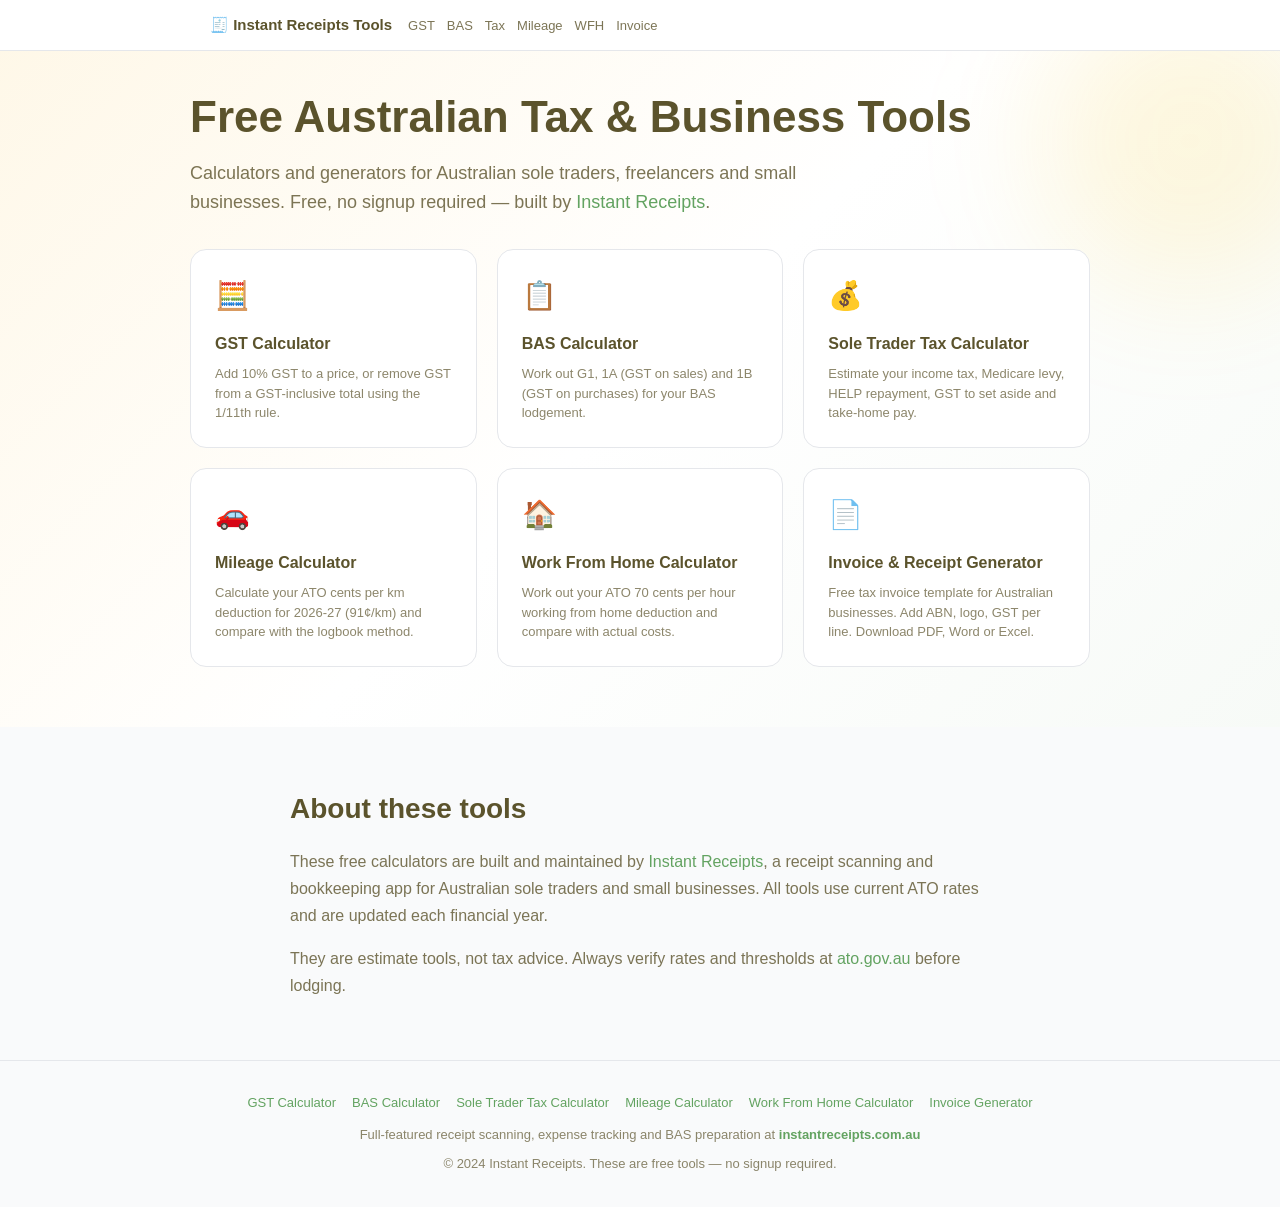
==== index.html @ e726d8b3 "Add 6 Australian tax calculator tools for GitHub Pages" ====
<!DOCTYPE html>
<html lang="en-AU">
<head>
  <meta charset="UTF-8" />
  <meta name="viewport" content="width=device-width, initial-scale=1.0" />
  <title>Free Australian Tax & Business Calculators | Instant Receipts Tools</title>
  <meta name="description" content="Free Australian tax calculators for sole traders and small businesses: GST calculator, BAS calculator, sole trader tax calculator, mileage calculator, work from home calculator and invoice generator." />
  <link rel="canonical" href="https://instantreceipts.com.au/tools" />
  <link rel="stylesheet" href="shared.css" />
  <script type="application/ld+json">
  {
    "@context": "https://schema.org",
    "@type": "WebSite",
    "name": "Instant Receipts Australian Tax Tools",
    "url": "https://instantreceipts.com.au/tools",
    "description": "Free Australian tax and business calculators for sole traders and small businesses",
    "publisher": {
      "@type": "Organization",
      "name": "Instant Receipts",
      "url": "https://instantreceipts.com.au"
    }
  }
  </script>
</head>
<body>

<nav class="site-nav">
  <div class="inner">
    <a class="brand" href="index.html">🧾 Instant Receipts Tools</a>
    <ul class="nav-links">
      <li><a href="gst-calculator.html">GST</a></li>
      <li><a href="bas-calculator.html">BAS</a></li>
      <li><a href="sole-trader-tax-calculator.html">Tax</a></li>
      <li><a href="mileage-calculator.html">Mileage</a></li>
      <li><a href="work-from-home-calculator.html">WFH</a></li>
      <li><a href="invoice-generator.html">Invoice</a></li>
    </ul>
  </div>
</nav>

<div class="hero">
  <div class="inner">
    <h1>Free Australian Tax &amp; Business Tools</h1>
    <p class="subtitle">
      Calculators and generators for Australian sole traders, freelancers and small businesses.
      Free, no signup required — built by <a href="https://instantreceipts.com.au" target="_blank" rel="noopener">Instant Receipts</a>.
    </p>
    <div class="tools-grid">

      <a href="gst-calculator.html" class="tool-card">
        <div class="icon">🧮</div>
        <h3>GST Calculator</h3>
        <p>Add 10% GST to a price, or remove GST from a GST-inclusive total using the 1/11th rule.</p>
      </a>

      <a href="bas-calculator.html" class="tool-card">
        <div class="icon">📋</div>
        <h3>BAS Calculator</h3>
        <p>Work out G1, 1A (GST on sales) and 1B (GST on purchases) for your BAS lodgement.</p>
      </a>

      <a href="sole-trader-tax-calculator.html" class="tool-card">
        <div class="icon">💰</div>
        <h3>Sole Trader Tax Calculator</h3>
        <p>Estimate your income tax, Medicare levy, HELP repayment, GST to set aside and take-home pay.</p>
      </a>

      <a href="mileage-calculator.html" class="tool-card">
        <div class="icon">🚗</div>
        <h3>Mileage Calculator</h3>
        <p>Calculate your ATO cents per km deduction for 2026-27 (91¢/km) and compare with the logbook method.</p>
      </a>

      <a href="work-from-home-calculator.html" class="tool-card">
        <div class="icon">🏠</div>
        <h3>Work From Home Calculator</h3>
        <p>Work out your ATO 70 cents per hour working from home deduction and compare with actual costs.</p>
      </a>

      <a href="invoice-generator.html" class="tool-card">
        <div class="icon">📄</div>
        <h3>Invoice &amp; Receipt Generator</h3>
        <p>Free tax invoice template for Australian businesses. Add ABN, logo, GST per line. Download PDF, Word or Excel.</p>
      </a>

    </div>
  </div>
</div>

<section class="section bg-gray">
  <div class="inner">
    <h2>About these tools</h2>
    <p>
      These free calculators are built and maintained by <a href="https://instantreceipts.com.au" target="_blank" rel="noopener">Instant Receipts</a>,
      a receipt scanning and bookkeeping app for Australian sole traders and small businesses. All tools use current
      ATO rates and are updated each financial year.
    </p>
    <p>
      They are estimate tools, not tax advice. Always verify rates and thresholds at
      <a href="https://www.ato.gov.au" target="_blank" rel="noopener noreferrer">ato.gov.au</a> before lodging.
    </p>
  </div>
</section>

<footer class="site-footer">
  <div class="footer-links">
    <a href="gst-calculator.html">GST Calculator</a>
    <a href="bas-calculator.html">BAS Calculator</a>
    <a href="sole-trader-tax-calculator.html">Sole Trader Tax Calculator</a>
    <a href="mileage-calculator.html">Mileage Calculator</a>
    <a href="work-from-home-calculator.html">Work From Home Calculator</a>
    <a href="invoice-generator.html">Invoice Generator</a>
  </div>
  <p>
    Full-featured receipt scanning, expense tracking and BAS preparation at
    <a href="https://instantreceipts.com.au" target="_blank" rel="noopener"><strong>instantreceipts.com.au</strong></a>
  </p>
  <p style="margin-top:8px;">© 2024 Instant Receipts. These are free tools — no signup required.</p>
</footer>

</body>
</html>
---- shared.css ----
/* Shared styles for all Instant Receipts GitHub Pages tools */
*, *::before, *::after { box-sizing: border-box; margin: 0; padding: 0; }

:root {
  --brand-yellow: #FFC50F;
  --brand-yellow-light: #FDE7B3;
  --brand-green: #63A361;
  --brand-brown: #5B532C;
  --brand-brown-80: rgba(91,83,44,0.8);
  --brand-brown-70: rgba(91,83,44,0.7);
  --brand-brown-60: rgba(91,83,44,0.6);
}

body {
  font-family: -apple-system, BlinkMacSystemFont, 'Segoe UI', Roboto, Helvetica, Arial, sans-serif;
  color: var(--brand-brown);
  background: #fff;
  line-height: 1.6;
}

a { color: var(--brand-green); text-decoration: none; }
a:hover { color: var(--brand-brown); text-decoration: underline; }

/* ---- Nav ---- */
.site-nav {
  background: #fff;
  border-bottom: 1px solid #e5e7eb;
  padding: 12px 0;
  position: sticky;
  top: 0;
  z-index: 100;
}
.site-nav .inner {
  max-width: 900px;
  margin: 0 auto;
  padding: 0 20px;
  display: flex;
  align-items: center;
  gap: 16px;
  flex-wrap: wrap;
}
.site-nav .brand {
  font-weight: 700;
  font-size: 15px;
  color: var(--brand-brown);
  text-decoration: none;
  white-space: nowrap;
}
.site-nav .brand:hover { color: var(--brand-green); }
.site-nav .nav-links {
  display: flex;
  gap: 12px;
  flex-wrap: wrap;
  list-style: none;
}
.site-nav .nav-links a {
  font-size: 13px;
  color: var(--brand-brown-80);
  white-space: nowrap;
}
.site-nav .nav-links a:hover { color: var(--brand-green); }

/* ---- Hero ---- */
.hero {
  background: linear-gradient(135deg, rgba(253,231,179,0.3) 0%, #fff 50%, rgba(99,163,97,0.05) 100%);
  padding: 40px 20px 60px;
  position: relative;
  overflow: hidden;
}
.hero::before {
  content: '';
  position: absolute;
  top: -60px;
  right: -60px;
  width: 300px;
  height: 300px;
  background: rgba(255,197,15,0.12);
  border-radius: 50%;
  filter: blur(60px);
  pointer-events: none;
}
.hero .inner { max-width: 900px; margin: 0 auto; position: relative; }
.hero h1 { font-size: clamp(28px, 5vw, 44px); font-weight: 700; margin-bottom: 16px; line-height: 1.2; }
.hero .subtitle { font-size: 18px; color: var(--brand-brown-80); max-width: 640px; margin-bottom: 32px; line-height: 1.6; }

/* ---- Calculator card ---- */
.calc-card {
  background: rgba(253,231,179,0.4);
  border: 1.5px solid var(--brand-yellow);
  border-radius: 12px;
  padding: 24px;
  max-width: 600px;
}
.calc-card h2 { font-size: 18px; font-weight: 600; margin-bottom: 4px; }
.calc-card .hint { font-size: 13px; color: var(--brand-brown-70); margin-bottom: 20px; }

/* ---- Form controls ---- */
.field-row { margin-bottom: 16px; }
.field-row label { display: block; font-size: 14px; font-weight: 500; margin-bottom: 6px; }
.input-wrap { position: relative; }
.input-wrap .prefix {
  position: absolute; left: 12px; top: 50%; transform: translateY(-50%);
  font-size: 14px; color: var(--brand-brown-60); pointer-events: none;
}
input[type=number], input[type=text], select {
  width: 100%;
  padding: 9px 12px;
  border: 1.5px solid var(--brand-yellow);
  border-radius: 8px;
  font-size: 14px;
  background: #fff;
  color: var(--brand-brown);
  outline: none;
  appearance: none;
}
.input-wrap input[type=number] { padding-left: 28px; }
input:focus, select:focus { border-color: var(--brand-green); box-shadow: 0 0 0 3px rgba(99,163,97,0.15); }
.row2 { display: grid; grid-template-columns: 1fr auto; gap: 12px; }
.row3 { display: grid; grid-template-columns: 1fr 120px 150px; gap: 12px; }
@media (max-width: 540px) {
  .row2, .row3 { grid-template-columns: 1fr; }
}
.field-small label { font-size: 14px; font-weight: 500; margin-bottom: 6px; display: block; }

/* ---- Result box ---- */
.result-box {
  background: #fff;
  border: 1.5px solid rgba(255,197,15,0.6);
  border-radius: 8px;
  padding: 16px;
  margin-top: 4px;
}
.result-row {
  display: flex;
  justify-content: space-between;
  align-items: baseline;
  font-size: 14px;
  padding: 4px 0;
}
.result-row .label { color: var(--brand-brown-80); }
.result-row .value { font-weight: 500; }
.result-row .value-green { font-weight: 500; color: var(--brand-green); }
.result-row.total { font-weight: 700; font-size: 15px; border-top: 1px solid rgba(255,197,15,0.4); padding-top: 10px; margin-top: 6px; }
.result-note { font-size: 12px; color: var(--brand-brown-70); margin-top: 8px; }

/* ---- Section divider ---- */
.section { padding: 60px 20px; }
.section.bg-gray { background: #f9fafb; }
.section .inner { max-width: 700px; margin: 0 auto; }
.section h2 { font-size: clamp(20px, 3vw, 28px); font-weight: 700; margin-bottom: 16px; }
.section h3 { font-size: 18px; font-weight: 700; margin-bottom: 8px; }
.section p { color: var(--brand-brown-80); margin-bottom: 16px; line-height: 1.7; }
.section p:last-child { margin-bottom: 0; }

/* ---- Example box ---- */
.example-box {
  border: 2px solid rgba(99,163,97,0.3);
  background: rgba(99,163,97,0.05);
  border-radius: 16px;
  padding: 24px;
  margin-bottom: 32px;
}
.example-box .example-inner {
  background: #fff;
  border: 1px solid rgba(99,163,97,0.3);
  border-radius: 8px;
  padding: 16px;
  margin-top: 12px;
}

/* ---- Data table ---- */
.data-table-wrap { border: 1px solid #e5e7eb; border-radius: 12px; overflow: hidden; margin-bottom: 32px; }
.data-table { width: 100%; border-collapse: collapse; font-size: 14px; }
.data-table thead { background: rgba(253,231,179,0.4); }
.data-table th { padding: 12px 16px; font-weight: 600; text-align: left; }
.data-table td { padding: 12px 16px; border-top: 1px solid #f3f4f6; color: var(--brand-brown-80); }

/* ---- CTA inline ---- */
.cta-inline {
  border: 1px solid rgba(99,163,97,0.3);
  background: #fff;
  border-radius: 16px;
  padding: 24px;
  display: flex;
  align-items: center;
  gap: 24px;
  margin-top: 32px;
  flex-wrap: wrap;
}
.cta-inline .text { flex: 1; min-width: 200px; }
.cta-inline .text strong { display: block; margin-bottom: 4px; }
.cta-inline .text p { font-size: 14px; color: var(--brand-brown-70); margin: 0; }
.btn-green {
  display: inline-flex;
  align-items: center;
  gap: 6px;
  background: var(--brand-green);
  color: #fff;
  padding: 11px 20px;
  border-radius: 10px;
  font-weight: 700;
  font-size: 14px;
  text-decoration: none;
  white-space: nowrap;
  border: none;
  cursor: pointer;
  transition: background 0.15s;
}
.btn-green:hover { background: #4e8a4c; color: #fff; text-decoration: none; }
.btn-yellow {
  display: inline-flex;
  align-items: center;
  gap: 8px;
  background: var(--brand-yellow);
  color: var(--brand-brown);
  padding: 14px 32px;
  border-radius: 12px;
  font-weight: 700;
  font-size: 16px;
  text-decoration: none;
  border: none;
  cursor: pointer;
  transition: background 0.15s;
}
.btn-yellow:hover { background: #e8b10e; color: var(--brand-brown); text-decoration: none; }

/* ---- FAQ ---- */
.faq-list { list-style: none; }
.faq-item {
  background: #fff;
  border: 2px solid #e5e7eb;
  border-radius: 16px;
  overflow: hidden;
  margin-bottom: 12px;
  transition: border-color 0.15s;
}
.faq-item.open { border-color: var(--brand-yellow); }
.faq-btn {
  width: 100%;
  text-align: left;
  background: none;
  border: none;
  padding: 20px 24px;
  font-size: 15px;
  font-weight: 700;
  color: var(--brand-brown);
  cursor: pointer;
  display: flex;
  justify-content: space-between;
  align-items: center;
  gap: 16px;
}
.faq-btn:hover { color: var(--brand-green); }
.faq-chevron { flex-shrink: 0; transition: transform 0.2s; width: 20px; height: 20px; }
.faq-item.open .faq-chevron { transform: rotate(180deg); }
.faq-answer { padding: 0 24px 20px; font-size: 14px; color: var(--brand-brown-80); line-height: 1.7; display: none; }
.faq-item.open .faq-answer { display: block; }

/* ---- CTA section ---- */
.cta-section { padding: 60px 20px; background: #f9fafb; }
.cta-section .inner { max-width: 700px; margin: 0 auto; }
.cta-box {
  background: linear-gradient(135deg, rgba(255,197,15,0.15), rgba(99,163,97,0.1));
  border: 2px solid rgba(255,197,15,0.3);
  border-radius: 24px;
  padding: 48px 32px;
  text-align: center;
}
.cta-box h2 { font-size: clamp(20px, 3vw, 28px); font-weight: 700; margin-bottom: 12px; }
.cta-box p { color: var(--brand-brown-80); max-width: 480px; margin: 0 auto 24px; }
.cta-box .sub { font-size: 13px; color: var(--brand-brown-70); margin-top: 16px; margin-bottom: 0; }

/* ---- Related links ---- */
.related-links { margin-top: 24px; display: flex; flex-wrap: wrap; gap: 8px; }
.related-links a {
  font-size: 13px;
  background: rgba(253,231,179,0.5);
  border: 1px solid var(--brand-yellow);
  border-radius: 20px;
  padding: 5px 14px;
  color: var(--brand-brown);
  text-decoration: none;
}
.related-links a:hover { background: var(--brand-yellow); }

/* ---- Footer ---- */
.site-footer {
  background: #f9fafb;
  border-top: 1px solid #e5e7eb;
  padding: 32px 20px;
  text-align: center;
  font-size: 13px;
  color: var(--brand-brown-70);
}
.site-footer a { color: var(--brand-green); }
.site-footer a:hover { color: var(--brand-brown); }
.site-footer .footer-links { display: flex; justify-content: center; gap: 16px; flex-wrap: wrap; margin-bottom: 12px; }

/* ---- Index page cards ---- */
.tools-grid {
  display: grid;
  grid-template-columns: repeat(auto-fill, minmax(260px, 1fr));
  gap: 20px;
  margin-top: 32px;
}
.tool-card {
  border: 1.5px solid #e5e7eb;
  border-radius: 16px;
  padding: 24px;
  background: #fff;
  transition: border-color 0.15s, box-shadow 0.15s;
  text-decoration: none;
  color: var(--brand-brown);
  display: block;
}
.tool-card:hover {
  border-color: var(--brand-green);
  box-shadow: 0 4px 16px rgba(99,163,97,0.12);
  text-decoration: none;
  color: var(--brand-brown);
}
.tool-card .icon { font-size: 28px; margin-bottom: 12px; }
.tool-card h3 { font-size: 16px; font-weight: 700; margin-bottom: 8px; }
.tool-card p { font-size: 13px; color: var(--brand-brown-70); line-height: 1.5; }

/* Compare section */
.compare-card {
  border: 2px solid rgba(255,197,15,0.4);
  background: rgba(255,197,15,0.1);
  border-radius: 12px;
  padding: 16px;
  margin-top: 20px;
}
.compare-card h3 { font-size: 15px; margin-bottom: 4px; }
.compare-card .hint { font-size: 13px; color: var(--brand-brown-70); margin-bottom: 16px; }

/* Utility */
.hidden { display: none !important; }
.mt-4 { margin-top: 16px; }
.mt-6 { margin-top: 24px; }
.mt-8 { margin-top: 32px; }
hr.divider { border: none; border-top: 1px solid rgba(255,197,15,0.4); margin: 10px 0; }

/* Results breakdown table */
.breakdown { width: 100%; }
.breakdown td { padding: 5px 0; font-size: 14px; }
.breakdown td:last-child { text-align: right; font-weight: 500; }
.breakdown .sub { color: var(--brand-brown-70); }
.breakdown .positive { color: var(--brand-green); }
.breakdown .total-row td { font-weight: 700; font-size: 15px; border-top: 1px solid #e5e7eb; padding-top: 12px; }

.highlight-box {
  background: rgba(99,163,97,0.1);
  border-radius: 12px;
  padding: 16px;
  margin-top: 12px;
}
.highlight-box .hl-row { display: flex; justify-content: space-between; align-items: baseline; }
.highlight-box .hl-label { font-weight: 700; }
.highlight-box .hl-value { font-weight: 700; color: var(--brand-green); font-size: 18px; }
.highlight-box .hl-note { font-size: 12px; color: var(--brand-brown-70); margin-top: 6px; }

.warning-box {
  background: #FBEFDC;
  border-radius: 8px;
  padding: 12px;
  margin-top: 12px;
  font-size: 13px;
  color: #96631A;
}

/* Year toggle buttons */
.toggle-group { display: flex; gap: 8px; flex-wrap: wrap; }
.toggle-btn {
  padding: 8px 16px;
  border-radius: 8px;
  font-size: 14px;
  font-weight: 500;
  cursor: pointer;
  border: 1.5px solid var(--brand-yellow);
  background: #fff;
  color: var(--brand-brown);
  transition: all 0.15s;
}
.toggle-btn.active { background: var(--brand-green); color: #fff; border-color: var(--brand-green); }
.toggle-btn:hover:not(.active) { background: rgba(253,231,179,0.5); }
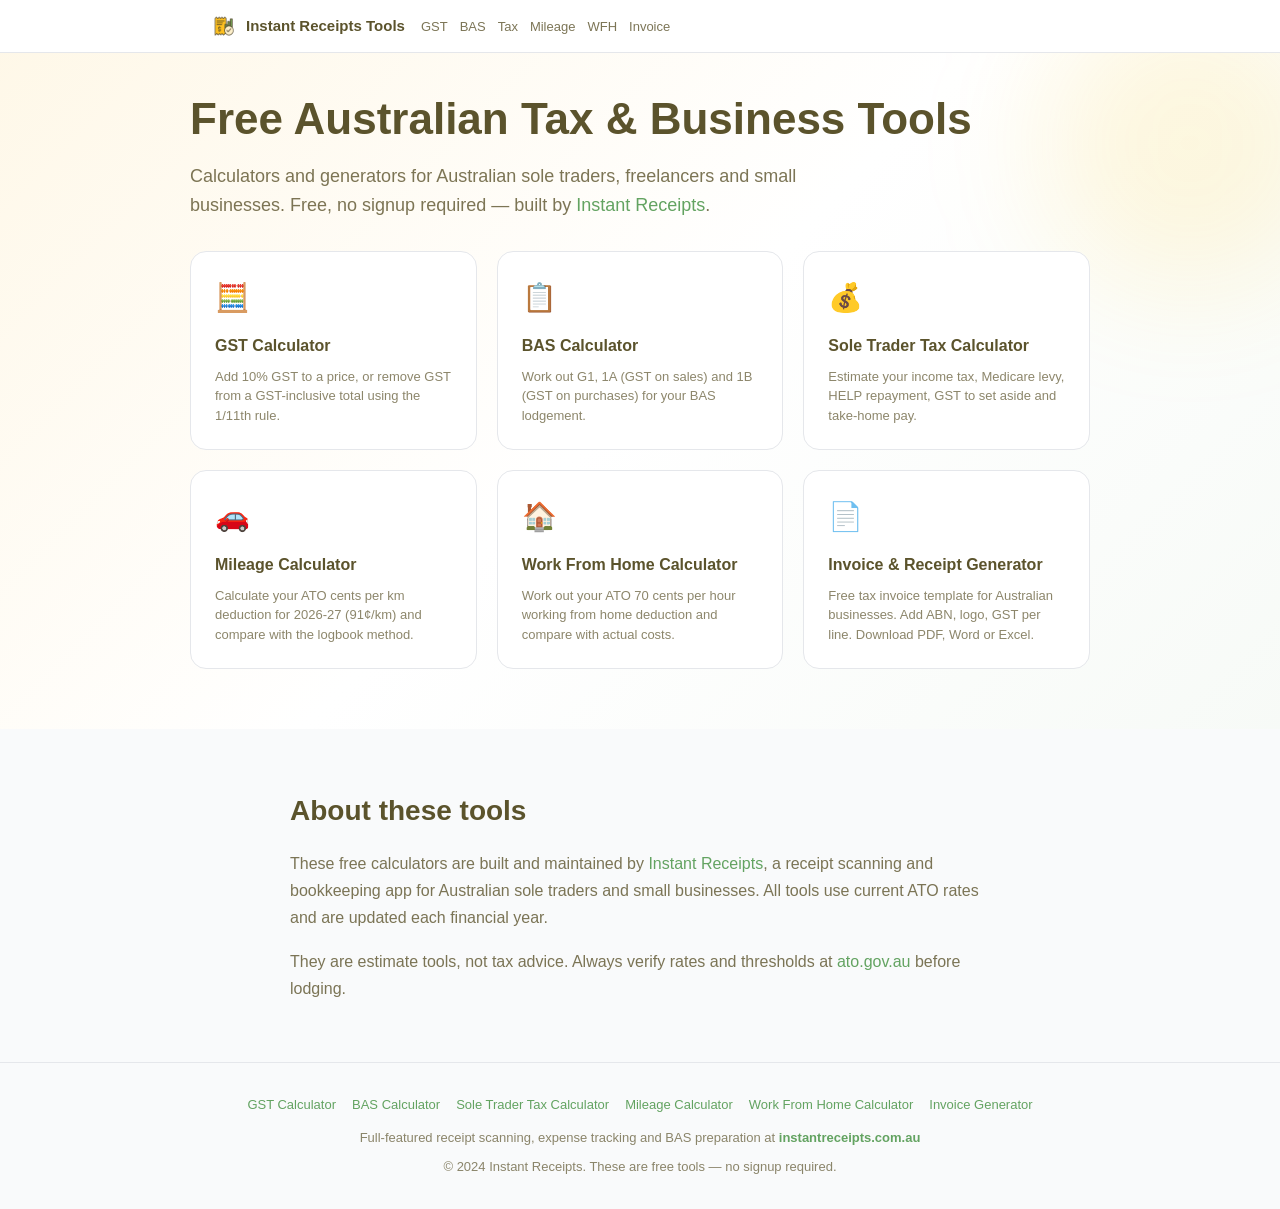
==== commit f7bcb718: "logo added logo added" ====
--- a/index.html
+++ b/index.html
@@ -26,7 +26,7 @@
 
 <nav class="site-nav">
   <div class="inner">
-    <a class="brand" href="index.html">🧾 Instant Receipts Tools</a>
+    <a class="brand" href="index.html"><img src="playstore.png" alt="Instant Receipts" /> Instant Receipts Tools</a>
     <ul class="nav-links">
       <li><a href="gst-calculator.html">GST</a></li>
       <li><a href="bas-calculator.html">BAS</a></li>
--- a/shared.css
+++ b/shared.css
@@ -45,8 +45,18 @@
   color: var(--brand-brown);
   text-decoration: none;
   white-space: nowrap;
-}
-.site-nav .brand:hover { color: var(--brand-green); }
+  display: flex;
+  align-items: center;
+  gap: 8px;
+}
+.site-nav .brand:hover { color: var(--brand-green); text-decoration: none; }
+.site-nav .brand img {
+  width: 28px;
+  height: 28px;
+  border-radius: 6px;
+  object-fit: cover;
+  flex-shrink: 0;
+}
 .site-nav .nav-links {
   display: flex;
   gap: 12px;
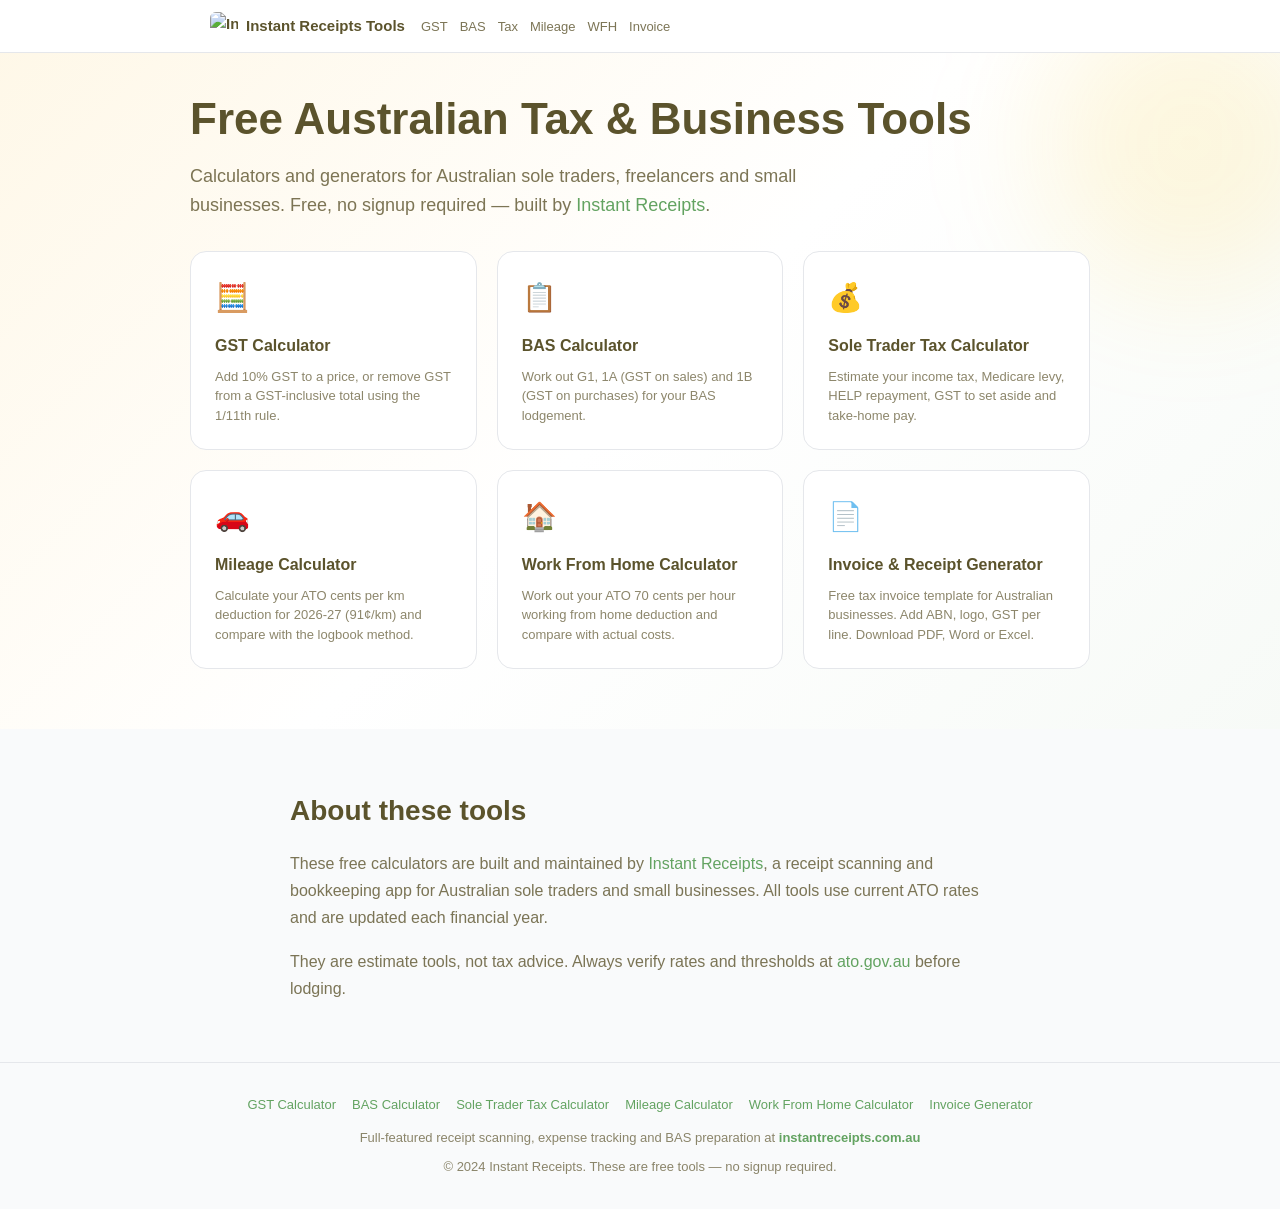
==== commit b6542678: "logo url updated logo url updated" ====
--- a/index.html
+++ b/index.html
@@ -26,7 +26,7 @@
 
 <nav class="site-nav">
   <div class="inner">
-    <a class="brand" href="index.html"><img src="playstore.png" alt="Instant Receipts" /> Instant Receipts Tools</a>
+    <a class="brand" href="index.html"><img src="https://instantreceipts.com.au/images/logo.webp" alt="Instant Receipts" width="28" height="28" /> Instant Receipts Tools</a>
     <ul class="nav-links">
       <li><a href="gst-calculator.html">GST</a></li>
       <li><a href="bas-calculator.html">BAS</a></li>
--- a/shared.css
+++ b/shared.css
@@ -53,9 +53,14 @@
 .site-nav .brand img {
   width: 28px;
   height: 28px;
+  min-width: 28px;
+  min-height: 28px;
+  max-width: 28px;
+  max-height: 28px;
   border-radius: 6px;
   object-fit: cover;
   flex-shrink: 0;
+  display: block;
 }
 .site-nav .nav-links {
   display: flex;
